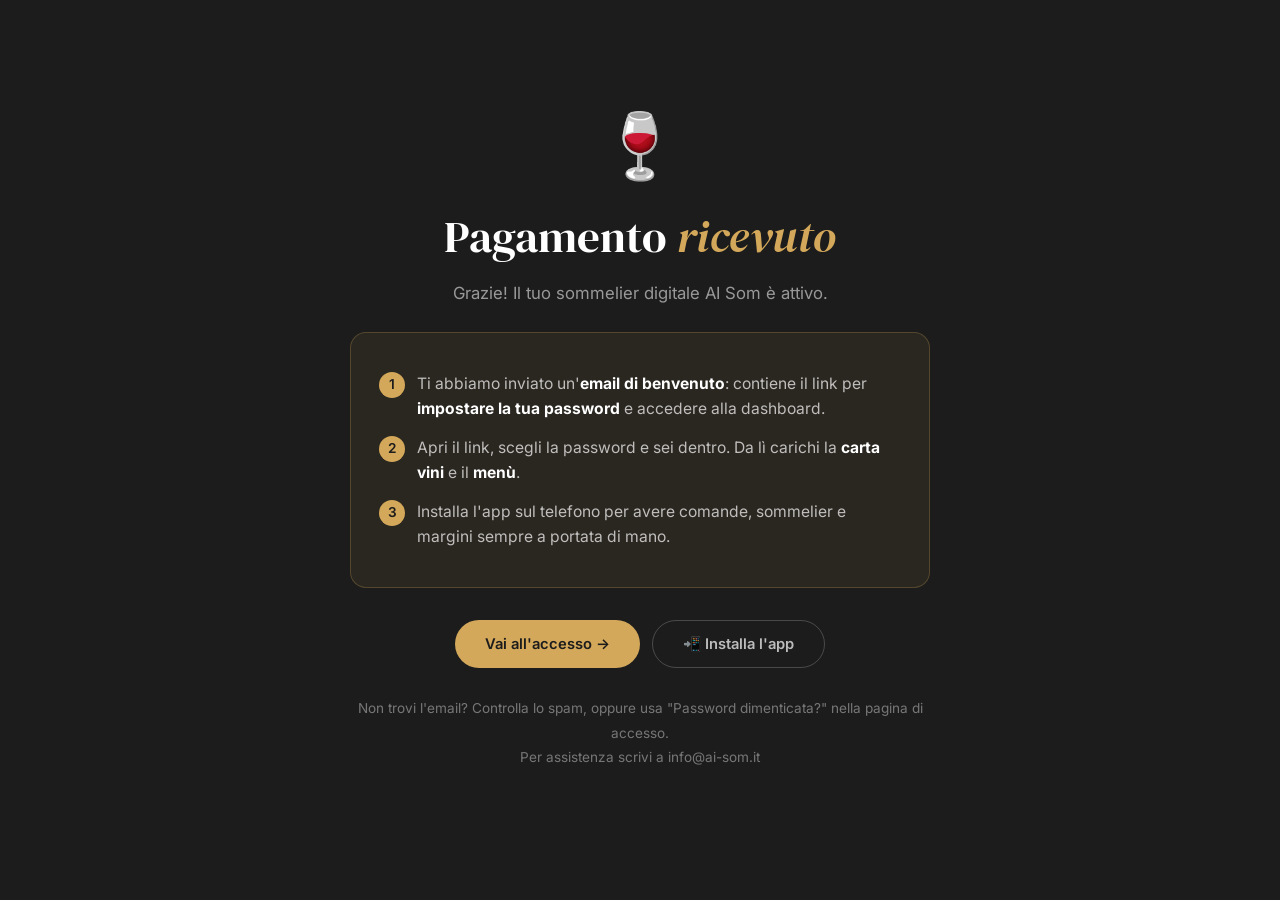
==== grazie-pagamento.html @ c3989849 "feat: pagina grazie-pagamento.html (conferma post-pagamento con onboarding password) Co-Authored-By:" ====
<!DOCTYPE html>
<html lang="it">
<head>
<meta charset="UTF-8">
<meta name="viewport" content="width=device-width, initial-scale=1.0">
<title>Pagamento ricevuto — AI Som</title>
<meta name="robots" content="noindex">
<link rel="preconnect" href="https://fonts.googleapis.com">
<link href="https://fonts.googleapis.com/css2?family=DM+Serif+Display:ital@0;1&family=Inter:wght@300;400;500;600&display=swap" rel="stylesheet">
<style>
*{box-sizing:border-box;margin:0;padding:0}
:root{--copper:#D4A85A;--font-d:'DM Serif Display',Georgia,serif}
body{font-family:'Inter',sans-serif;background:#1C1C1C;color:#C0B0A0;min-height:100vh;display:flex;align-items:center;justify-content:center;text-align:center;padding:40px}
.wrap{max-width:580px}
.icon{font-size:4rem;margin-bottom:28px}
h1{font-family:var(--font-d);font-size:2.8rem;font-weight:400;color:#fff;margin-bottom:16px;line-height:1.1}
h1 em{font-style:italic;color:var(--copper)}
p{font-size:1.05rem;color:rgba(255,255,255,0.55);line-height:1.8;margin-bottom:24px}
.card{background:rgba(212,168,90,0.08);border:1px solid rgba(212,168,90,0.25);border-radius:16px;padding:24px 28px;margin:0 0 32px;text-align:left}
.card strong{color:#fff}
.step{display:flex;gap:12px;align-items:flex-start;margin:14px 0;font-size:0.98rem;color:rgba(255,255,255,0.7);line-height:1.6}
.num{flex:0 0 26px;height:26px;border-radius:50%;background:var(--copper);color:#1C1C1C;font-weight:600;font-size:0.85rem;display:flex;align-items:center;justify-content:center;margin-top:1px}
.actions{display:flex;gap:12px;flex-wrap:wrap;justify-content:center}
a.btn{display:inline-flex;align-items:center;gap:8px;padding:14px 30px;border-radius:100px;font-weight:600;font-size:0.92rem;text-decoration:none;transition:0.25s ease}
a.primary{background:var(--copper);color:#1C1C1C}
a.primary:hover{background:#B8903E;transform:translateY(-2px)}
a.ghost{background:transparent;color:rgba(255,255,255,0.7);border:1px solid rgba(255,255,255,0.2)}
a.ghost:hover{border-color:var(--copper);color:#fff}
.small{font-size:0.85rem;color:rgba(255,255,255,0.4);margin-top:28px}
</style>
</head>
<body>
<div class="wrap">
  <div class="icon">🍷</div>
  <h1>Pagamento <em>ricevuto</em></h1>
  <p>Grazie! Il tuo sommelier digitale AI Som è attivo.</p>

  <div class="card">
    <div class="step"><span class="num">1</span><span>Ti abbiamo inviato un'<strong>email di benvenuto</strong>: contiene il link per <strong>impostare la tua password</strong> e accedere alla dashboard.</span></div>
    <div class="step"><span class="num">2</span><span>Apri il link, scegli la password e sei dentro. Da lì carichi la <strong>carta vini</strong> e il <strong>menù</strong>.</span></div>
    <div class="step"><span class="num">3</span><span>Installa l'app sul telefono per avere comande, sommelier e margini sempre a portata di mano.</span></div>
  </div>

  <div class="actions">
    <a class="btn primary" href="https://ai-som-saas.vercel.app/login">Vai all'accesso →</a>
    <a class="btn ghost" href="https://ai-som-saas.vercel.app/installa">📲 Installa l'app</a>
  </div>

  <p class="small">Non trovi l'email? Controlla lo spam, oppure usa "Password dimenticata?" nella pagina di accesso.<br>Per assistenza scrivi a info@ai-som.it</p>
</div>
</body>
</html>
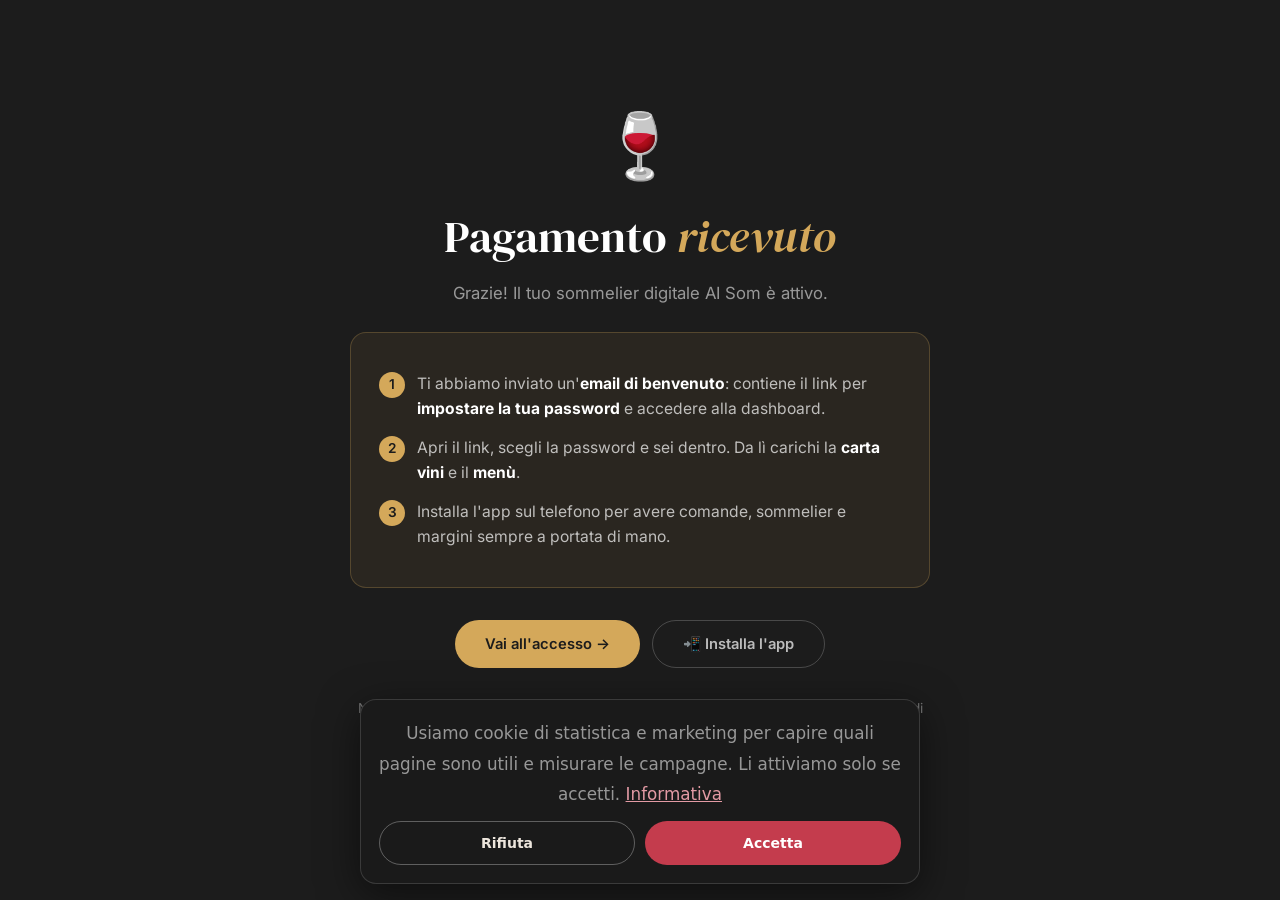
==== commit 73f9873b: "Landing Sommelier e Margini, GA4 con consenso, correzioni dei claim - prova-sommelier.html e prova-m" ====
--- a/grazie-pagamento.html
+++ b/grazie-pagamento.html
@@ -28,6 +28,7 @@
 a.ghost:hover{border-color:var(--copper);color:#fff}
 .small{font-size:0.85rem;color:rgba(255,255,255,0.4);margin-top:28px}
 </style>
+<script src="analytics.js"></script>
 </head>
 <body>
 <div class="wrap">
